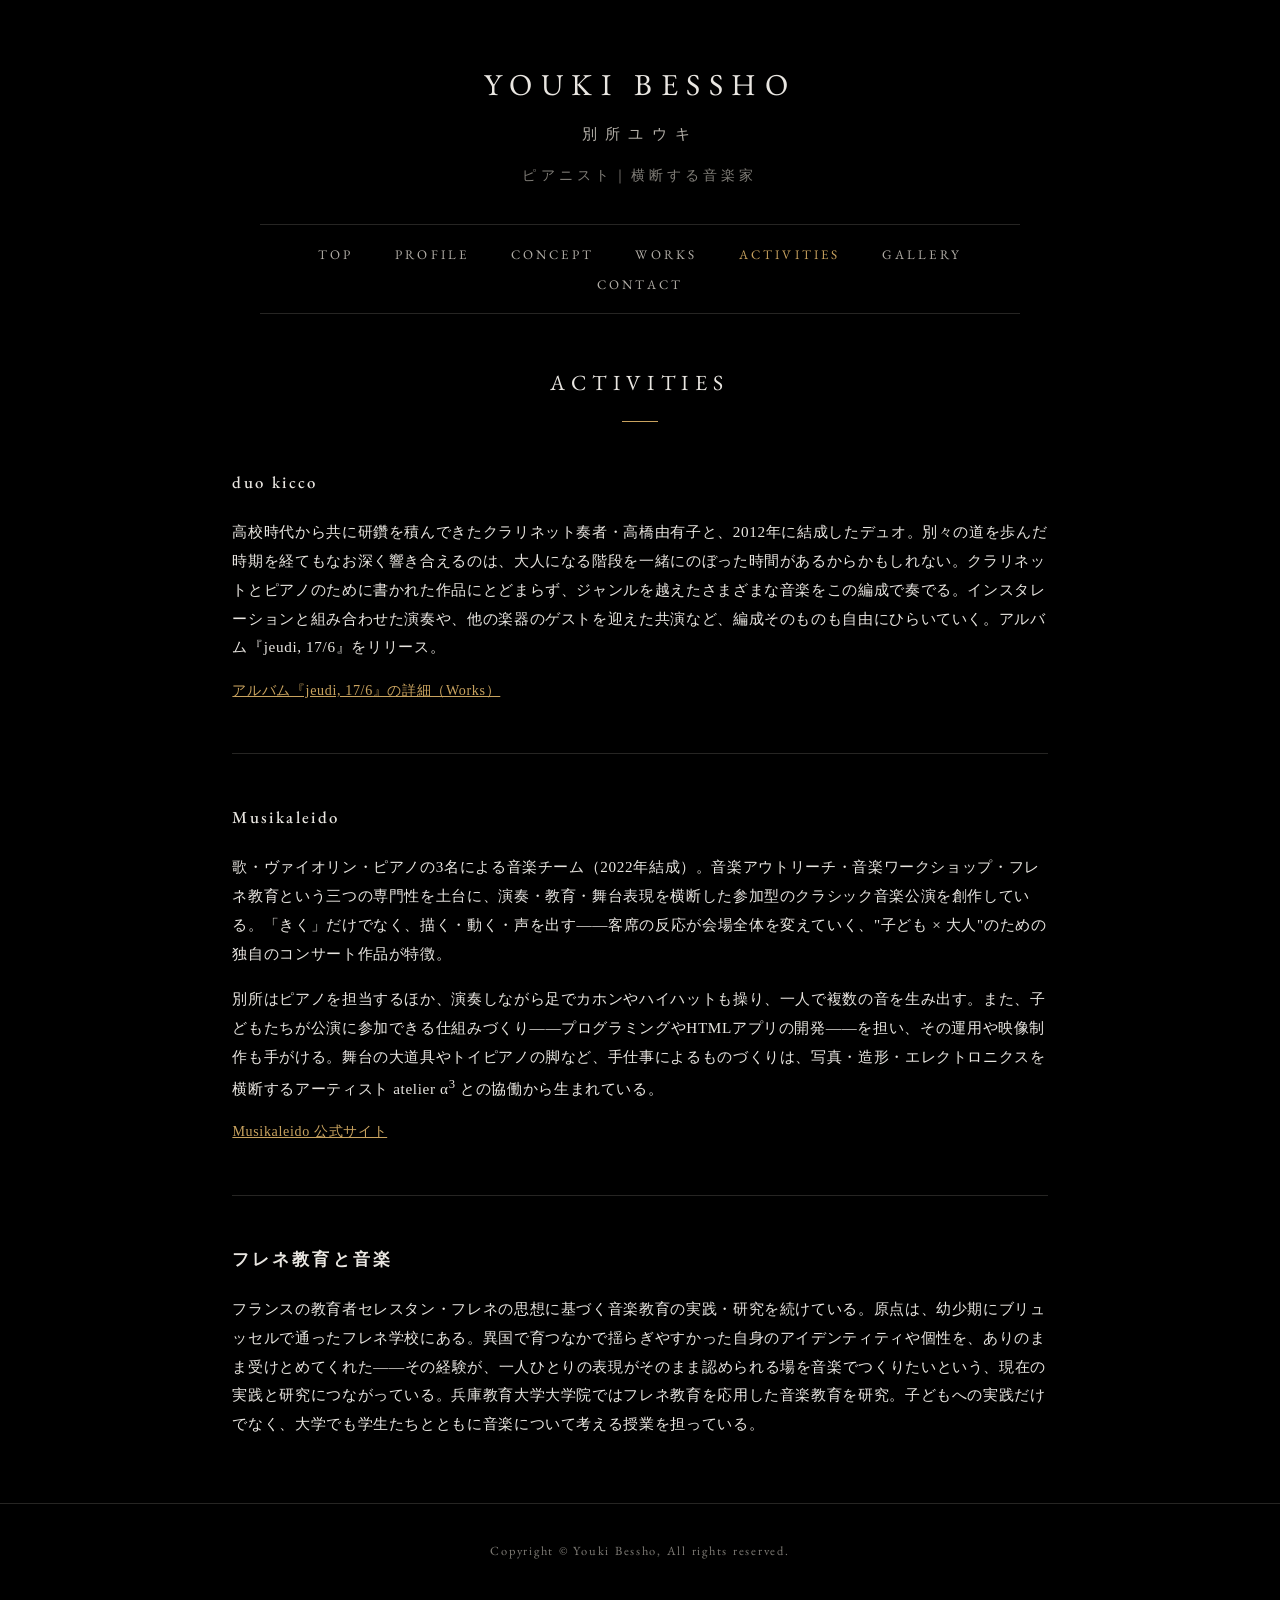
==== activities.html @ 4270ef43 "Profile per Kai's base text: flat career prose (共演も, no 果たす), creative-led present, duo kicco instal" ====
<!DOCTYPE html>
<html lang="ja">
<head>
<meta charset="utf-8">
<meta name="viewport" content="width=device-width, initial-scale=1">
<meta name="description" content="別所ユウキの現在のプロジェクト。duo kicco、参加型クラシック公演Musikaleido、フレネ教育と音楽の実践・研究。">
<title>Activities | Youki Bessho 別所ユウキ</title>
<link rel="stylesheet" href="https://fonts.googleapis.com/css2?family=EB+Garamond:ital,wght@0,400;0,500;0,600;1,400&display=swap">
<link rel="stylesheet" href="css/style.css">
</head>
<body class="dark">

<header class="site-header">
  <h1 class="site-name"><a href="index.html">Youki Bessho</a>
    <span class="site-name-jp">別所ユウキ</span>
  </h1>
  <p class="site-role">ピアニスト｜横断する音楽家</p>
</header>

<nav class="site-nav">
  <ul>
    <li><a href="index.html">Top</a></li>
    <li><a href="profile.html">Profile</a></li>
    <li><a href="concept.html">Concept</a></li>
    <li><a href="works.html">Works</a></li>
    <li><a href="activities.html" aria-current="page">Activities</a></li>
    <li><a href="gallery.html">Gallery</a></li>
    <li><a href="contact.html">Contact</a></li>
  </ul>
</nav>

<main>
  <h1 class="page-title">Activities</h1>

  <section class="activity" id="duo-kicco">
    <h2 class="latin">duo kicco</h2>
    <p>高校時代から共に研鑽を積んできたクラリネット奏者・高橋由有子と、2012年に結成したデュオ。別々の道を歩んだ時期を経てもなお深く響き合えるのは、大人になる階段を一緒にのぼった時間があるからかもしれない。クラリネットとピアノのために書かれた作品にとどまらず、ジャンルを越えたさまざまな音楽をこの編成で奏でる。インスタレーションと組み合わせた演奏や、他の楽器のゲストを迎えた共演など、編成そのものも自由にひらいていく。アルバム『jeudi, 17/6』をリリース。</p>
    <a class="ext" href="works.html">アルバム『jeudi, 17/6』の詳細（Works）</a>
  </section>

  <section class="activity" id="musikaleido">
    <h2 class="latin">Musikaleido</h2>
    <p>歌・ヴァイオリン・ピアノの3名による音楽チーム（2022年結成）。音楽アウトリーチ・音楽ワークショップ・フレネ教育という三つの専門性を土台に、演奏・教育・舞台表現を横断した参加型のクラシック音楽公演を創作している。「きく」だけでなく、描く・動く・声を出す——客席の反応が会場全体を変えていく、"子ども × 大人"のための独自のコンサート作品が特徴。</p>
    <p>別所はピアノを担当するほか、演奏しながら足でカホンやハイハットも操り、一人で複数の音を生み出す。また、子どもたちが公演に参加できる仕組みづくり——プログラミングやHTMLアプリの開発——を担い、その運用や映像制作も手がける。舞台の大道具やトイピアノの脚など、手仕事によるものづくりは、写真・造形・エレクトロニクスを横断するアーティスト atelier α<sup>3</sup> との協働から生まれている。</p>
    <a class="ext" href="https://musikaleido.netlify.app/" target="_blank" rel="noopener">Musikaleido 公式サイト</a>
  </section>

  <section class="activity" id="education">
    <h2>フレネ教育と音楽</h2>
    <p>フランスの教育者セレスタン・フレネの思想に基づく音楽教育の実践・研究を続けている。原点は、幼少期にブリュッセルで通ったフレネ学校にある。異国で育つなかで揺らぎやすかった自身のアイデンティティや個性を、ありのまま受けとめてくれた——その経験が、一人ひとりの表現がそのまま認められる場を音楽でつくりたいという、現在の実践と研究につながっている。兵庫教育大学大学院ではフレネ教育を応用した音楽教育を研究。子どもへの実践だけでなく、大学でも学生たちとともに音楽について考える授業を担っている。</p>
  </section>

</main>

<footer class="site-footer">
  <p>Copyright &copy; Youki Bessho, All rights reserved.</p>
</footer>

</body>
</html>
---- css/style.css ----
/* ==========================================================
   Youki Bessho Official Website
   monochrome / typography-forward / no framework, no build
   ========================================================== */

:root {
  --ink: #1c1c1c;
  --ink-soft: #555;
  --ink-faint: #8a8a8a;
  --paper: #fbfaf8;
  --paper-dim: #f1efeb;
  --line: #ddd9d2;
  --accent: #7a5c2e; /* restrained bronze */
  --serif-latin: "EB Garamond", "Cormorant Garamond", Georgia, serif;
  --serif-jp: "Hiragino Mincho ProN", "Yu Mincho", "YuMincho", "Noto Serif JP", serif;
}

* { margin: 0; padding: 0; box-sizing: border-box; }

/* ---------- dark pages (Top / Concept) ---------- */

body.dark {
  --ink: #e9e6e1;
  --ink-soft: #b3afa8;
  --ink-faint: #7f7c76;
  --paper: #000000;
  --paper-dim: #121212;
  --line: #262523;
  --accent: #c9a35f;
}

html { font-size: 16px; }

body {
  font-family: var(--serif-jp);
  color: var(--ink);
  background: var(--paper);
  line-height: 1.9;
  letter-spacing: 0.04em;
  font-feature-settings: "palt";
}

.latin { font-family: var(--serif-latin); }

/* ---------- header / nav ---------- */

.site-header {
  text-align: center;
  padding: 3.5rem 1rem 0;
}

.site-header .site-name {
  font-family: var(--serif-latin);
  font-weight: 400;
  font-size: 1.9rem;
  letter-spacing: 0.28em;
  text-transform: uppercase;
}

.site-header .site-name a { color: var(--ink); text-decoration: none; }

.site-header .site-name-jp {
  display: block;
  font-family: var(--serif-jp);
  font-size: 0.95rem;
  letter-spacing: 0.55em;
  color: var(--ink-soft);
  margin-top: 0.4rem;
}

.site-header .site-role {
  font-size: 0.85rem;
  letter-spacing: 0.3em;
  color: var(--ink-faint);
  margin-top: 0.9rem;
}

.site-nav {
  margin: 2.2rem auto 0;
  border-top: 1px solid var(--line);
  border-bottom: 1px solid var(--line);
  max-width: 760px;
}

.site-nav ul {
  list-style: none;
  display: flex;
  justify-content: center;
  flex-wrap: wrap;
  gap: 0 2.6rem;
  padding: 0.85rem 1rem;
}

.site-nav a {
  font-family: var(--serif-latin);
  font-size: 0.82rem;
  letter-spacing: 0.24em;
  text-transform: uppercase;
  color: var(--ink-soft);
  text-decoration: none;
}

.site-nav a:hover,
.site-nav a[aria-current="page"] { color: var(--accent); }

/* ---------- layout ---------- */

main {
  max-width: 860px;
  margin: 0 auto;
  padding: 3rem 1.4rem 4rem;
}

.page-title {
  font-family: var(--serif-latin);
  font-weight: 400;
  font-size: 1.35rem;
  letter-spacing: 0.3em;
  text-transform: uppercase;
  text-align: center;
  margin-bottom: 2.8rem;
  color: var(--ink);
}

.page-title::after {
  content: "";
  display: block;
  width: 2.2rem;
  height: 1px;
  background: var(--accent);
  margin: 1.1rem auto 0;
}

section + section { margin-top: 4rem; }

h2 {
  font-weight: 600;
  font-size: 1.05rem;
  letter-spacing: 0.18em;
  margin-bottom: 1.2rem;
  color: var(--ink);
}

h2.latin { font-weight: 500; letter-spacing: 0.14em; }

p + p { margin-top: 1.1em; }

a { color: var(--accent); }

.note { font-size: 0.85rem; color: var(--ink-faint); }

/* ---------- home ---------- */

.hero { margin: 0 auto; max-width: 1100px; padding: 2.6rem 0 0; }

.hero img { width: 100%; display: block; }

.hero-caption {
  font-family: var(--serif-latin);
  text-align: right;
  font-size: 0.8rem;
  letter-spacing: 0.2em;
  color: var(--ink-faint);
  padding: 0.6rem 1rem 0;
}

/* ---------- dark hero (Top v2) ---------- */

.hero-dark {
  position: relative;
  min-height: 92vh;
  display: grid;
  grid-template-columns: 1fr 1fr;
  align-items: center;
  max-width: 1280px;
  margin: 0 auto;
  padding: 3rem 2rem 2rem;
  gap: 2rem;
}

.hero-dark .hero-portrait {
  order: 2;
  justify-self: end;
  width: 100%;
  max-width: 520px;
  position: relative;
}

.hero-dark .hero-portrait img {
  width: 100%;
  display: block;
}

/* 表情を和らげる右側のシャドウ（CSSオーバーレイ・元画像非破壊。強さは0.55、範囲は52%で調整可） */
.hero-dark .hero-portrait::after {
  content: "";
  position: absolute;
  inset: 0;
  background: linear-gradient(to left, rgba(0,0,0,0.55) 0%, rgba(0,0,0,0) 52%);
  pointer-events: none;
}

.hero-dark .hero-text { order: 1; }

.hero-dark .hero-name-latin {
  font-family: var(--serif-latin);
  font-size: clamp(2.4rem, 5vw, 4.2rem);
  font-weight: 400;
  letter-spacing: 0.18em;
  line-height: 1.15;
  text-transform: uppercase;
  color: var(--ink);
}

.hero-dark .hero-name-jp {
  font-size: 1rem;
  letter-spacing: 0.6em;
  color: var(--ink-soft);
  margin-top: 1rem;
}

.hero-dark .hero-role {
  font-size: 0.85rem;
  letter-spacing: 0.3em;
  color: var(--ink-faint);
  margin-top: 0.6rem;
}

.hero-dark .hero-statement {
  margin-top: 3rem;
  font-size: 1.25rem;
  line-height: 2.1;
  letter-spacing: 0.08em;
  color: var(--ink);
}

.hero-dark .hero-statement-en {
  font-family: var(--serif-latin);
  font-style: italic;
  font-size: 0.95rem;
  letter-spacing: 0.06em;
  color: var(--ink-faint);
  margin-top: 1.2rem;
}

/* ---------- tour-style news ---------- */

.tour { max-width: 760px; margin: 0 auto; padding: 4rem 1.4rem 5rem; }

.tour h2 {
  font-family: var(--serif-latin);
  font-weight: 400;
  font-size: 0.9rem;
  letter-spacing: 0.34em;
  text-transform: uppercase;
  color: var(--ink-faint);
  margin-bottom: 2rem;
  text-align: center;
}

.tour-item {
  display: flex;
  align-items: baseline;
  gap: 2rem;
  padding: 1.1rem 0.2rem;
  border-bottom: 1px solid var(--line);
}

.tour-item:first-of-type { border-top: 1px solid var(--line); }

.tour-date {
  font-family: var(--serif-latin);
  font-size: 1.05rem;
  letter-spacing: 0.12em;
  white-space: nowrap;
  color: var(--ink);
}

.tour-place {
  font-family: var(--serif-latin);
  font-size: 0.85rem;
  letter-spacing: 0.22em;
  text-transform: uppercase;
  white-space: nowrap;
  color: var(--accent);
}

.tour-title {
  font-size: 0.9rem;
  color: var(--ink-soft);
  overflow: hidden;
  text-overflow: ellipsis;
  white-space: nowrap;
}

/* ---------- collapsible tracklists ---------- */

details.tracks { margin-top: 1.3rem; }

details.tracks summary {
  cursor: pointer;
  list-style: none;
  font-family: var(--serif-latin);
  font-size: 0.8rem;
  letter-spacing: 0.22em;
  text-transform: uppercase;
  color: var(--accent);
}

details.tracks summary::-webkit-details-marker { display: none; }

details.tracks summary::after { content: " +"; }

details.tracks[open] summary::after { content: " −"; }

@media (max-width: 760px) {
  .hero-dark {
    grid-template-columns: 1fr;
    min-height: auto;
    padding: 2.2rem 1.4rem;
    gap: 2.4rem;
  }
  .hero-dark .hero-portrait { order: 1; justify-self: center; max-width: 420px; }
  .hero-dark .hero-text { order: 2; }
  .tour-item { flex-wrap: wrap; gap: 0.4rem 1.2rem; }
  .tour-title { white-space: normal; }
}

.pillars {
  display: grid;
  grid-template-columns: repeat(3, 1fr);
  gap: 1px;
  background: var(--line);
  border: 1px solid var(--line);
  margin-top: 3.5rem;
}

.pillar {
  background: var(--paper);
  padding: 2.2rem 1.6rem;
  text-decoration: none;
  color: var(--ink);
  transition: background 0.25s;
}

.pillar:hover { background: var(--paper-dim); }

.pillar .pillar-en {
  font-family: var(--serif-latin);
  font-size: 0.78rem;
  letter-spacing: 0.26em;
  text-transform: uppercase;
  color: var(--accent);
}

.pillar h3 {
  font-size: 1.1rem;
  font-weight: 600;
  letter-spacing: 0.14em;
  margin: 0.5rem 0 0.7rem;
}

.pillar p { font-size: 0.88rem; color: var(--ink-soft); line-height: 1.8; }

.news { margin-top: 3.5rem; }

.news dl { border-top: 1px solid var(--line); }

.news .news-item {
  display: flex;
  gap: 1.6rem;
  padding: 1rem 0.2rem;
  border-bottom: 1px solid var(--line);
}

.news dt {
  font-family: var(--serif-latin);
  font-size: 0.85rem;
  color: var(--ink-faint);
  white-space: nowrap;
  padding-top: 0.15rem;
}

.news dd { font-size: 0.95rem; }

/* ---------- profile ---------- */

.profile-lang + .profile-lang {
  margin-top: 3.2rem;
  padding-top: 3.2rem;
  border-top: 1px solid var(--line);
}

/* ---------- concept ---------- */

.concept {
  max-width: 680px;
  margin: 0 auto;
}

.concept .lead {
  font-size: 1.3rem;
  line-height: 1.85;
  letter-spacing: 0.06em;
  color: var(--ink);
  margin-bottom: 1.8rem;
}

.concept .lead.latin { font-style: italic; }

.concept-shop {
  margin-top: 1.6rem;
  font-size: 0.9rem;
  color: var(--ink-faint);
}

.profile-lang p { text-align: justify; }

.profile-lang .latin p { line-height: 1.75; }

/* ---------- works ---------- */

.album {
  display: grid;
  grid-template-columns: 260px 1fr;
  gap: 2.2rem;
  align-items: start;
}

.album + .album {
  margin-top: 3.6rem;
  padding-top: 3.6rem;
  border-top: 1px solid var(--line);
}

.album img { width: 100%; border: 1px solid var(--line); }

.album h2 { margin-bottom: 0.4rem; }

.album .album-sub { font-size: 0.85rem; color: var(--ink-faint); margin-bottom: 1rem; }

.album p { font-size: 0.93rem; }

.tracklist { list-style: none; margin-top: 1.3rem; font-size: 0.9rem; }

.tracklist li {
  padding: 0.35rem 0;
  border-bottom: 1px dotted var(--line);
  display: flex;
  justify-content: space-between;
  gap: 1rem;
}

.tracklist .listen {
  font-family: var(--serif-latin);
  font-size: 0.78rem;
  letter-spacing: 0.12em;
  white-space: nowrap;
}

.purchase {
  margin-top: 3.6rem;
  padding: 1.6rem 1.8rem;
  background: var(--paper-dim);
  font-size: 0.9rem;
}

/* ---------- activities ---------- */

.activity + .activity {
  margin-top: 3rem;
  padding-top: 3rem;
  border-top: 1px solid var(--line);
}

.activity p { font-size: 0.95rem; }

.activity .ext {
  display: inline-block;
  margin-top: 0.9rem;
  font-size: 0.88rem;
}

/* ---------- gallery ---------- */

.photo-grid {
  display: grid;
  grid-template-columns: repeat(3, 1fr);
  gap: 0.6rem;
}

.photo-grid img {
  width: 100%;
  aspect-ratio: 3 / 2;
  object-fit: cover;
  display: block;
  filter: grayscale(12%);
}

.photo-duo {
  display: grid;
  grid-template-columns: repeat(2, 1fr);
  gap: 0.6rem;
  max-width: 680px;
}

.photo-duo img {
  width: 100%;
  aspect-ratio: 4 / 5;
  object-fit: cover;
  display: block;
}

.gallery-section + .gallery-section {
  margin-top: 3.5rem;
  padding-top: 3.5rem;
  border-top: 1px solid var(--line);
}

/* ---------- contact ---------- */

.contact-block {
  max-width: 620px;
  margin: 0 auto;
  text-align: center;
}

.contact-form {
  max-width: 480px;
  margin: 2.6rem auto 0;
  text-align: left;
}

.contact-form label {
  display: block;
  font-family: var(--serif-latin);
  font-size: 0.78rem;
  letter-spacing: 0.2em;
  text-transform: uppercase;
  color: var(--ink-faint);
  margin: 1.5rem 0 0.5rem;
}

.contact-form label:first-child { margin-top: 0; }

.contact-form input,
.contact-form textarea {
  width: 100%;
  font-family: var(--serif-jp);
  font-size: 0.95rem;
  color: var(--ink);
  background: var(--paper);
  border: none;
  border-bottom: 1px solid var(--line);
  padding: 0.5rem 0.1rem;
}

.contact-form input:focus,
.contact-form textarea:focus {
  outline: none;
  border-bottom-color: var(--accent);
}

.contact-form textarea { resize: vertical; min-height: 8rem; }

.contact-form button {
  margin-top: 2.2rem;
  font-family: var(--serif-latin);
  font-size: 0.85rem;
  letter-spacing: 0.24em;
  text-transform: uppercase;
  color: var(--ink);
  background: transparent;
  border: 1px solid var(--ink-faint);
  padding: 0.8rem 2rem;
  cursor: pointer;
  transition: border-color 0.2s, color 0.2s;
}

.contact-form button:hover { border-color: var(--accent); color: var(--accent); }

.contact-note {
  text-align: center;
  font-size: 0.85rem;
  color: var(--ink-faint);
  margin-top: 1.4rem;
}

/* ---------- footer ---------- */

.site-footer {
  border-top: 1px solid var(--line);
  text-align: center;
  padding: 2.2rem 1rem 2.6rem;
  font-family: var(--serif-latin);
  font-size: 0.78rem;
  letter-spacing: 0.14em;
  color: var(--ink-faint);
}

.site-footer a { color: var(--ink-faint); }

/* ---------- responsive ---------- */

@media (max-width: 720px) {
  .pillars { grid-template-columns: 1fr; }
  .album { grid-template-columns: 1fr; }
  .album img { max-width: 300px; }
  .photo-grid { grid-template-columns: repeat(2, 1fr); }
  .site-nav ul { gap: 0 1.6rem; }
  main { padding: 2.4rem 1.2rem 3rem; }
}
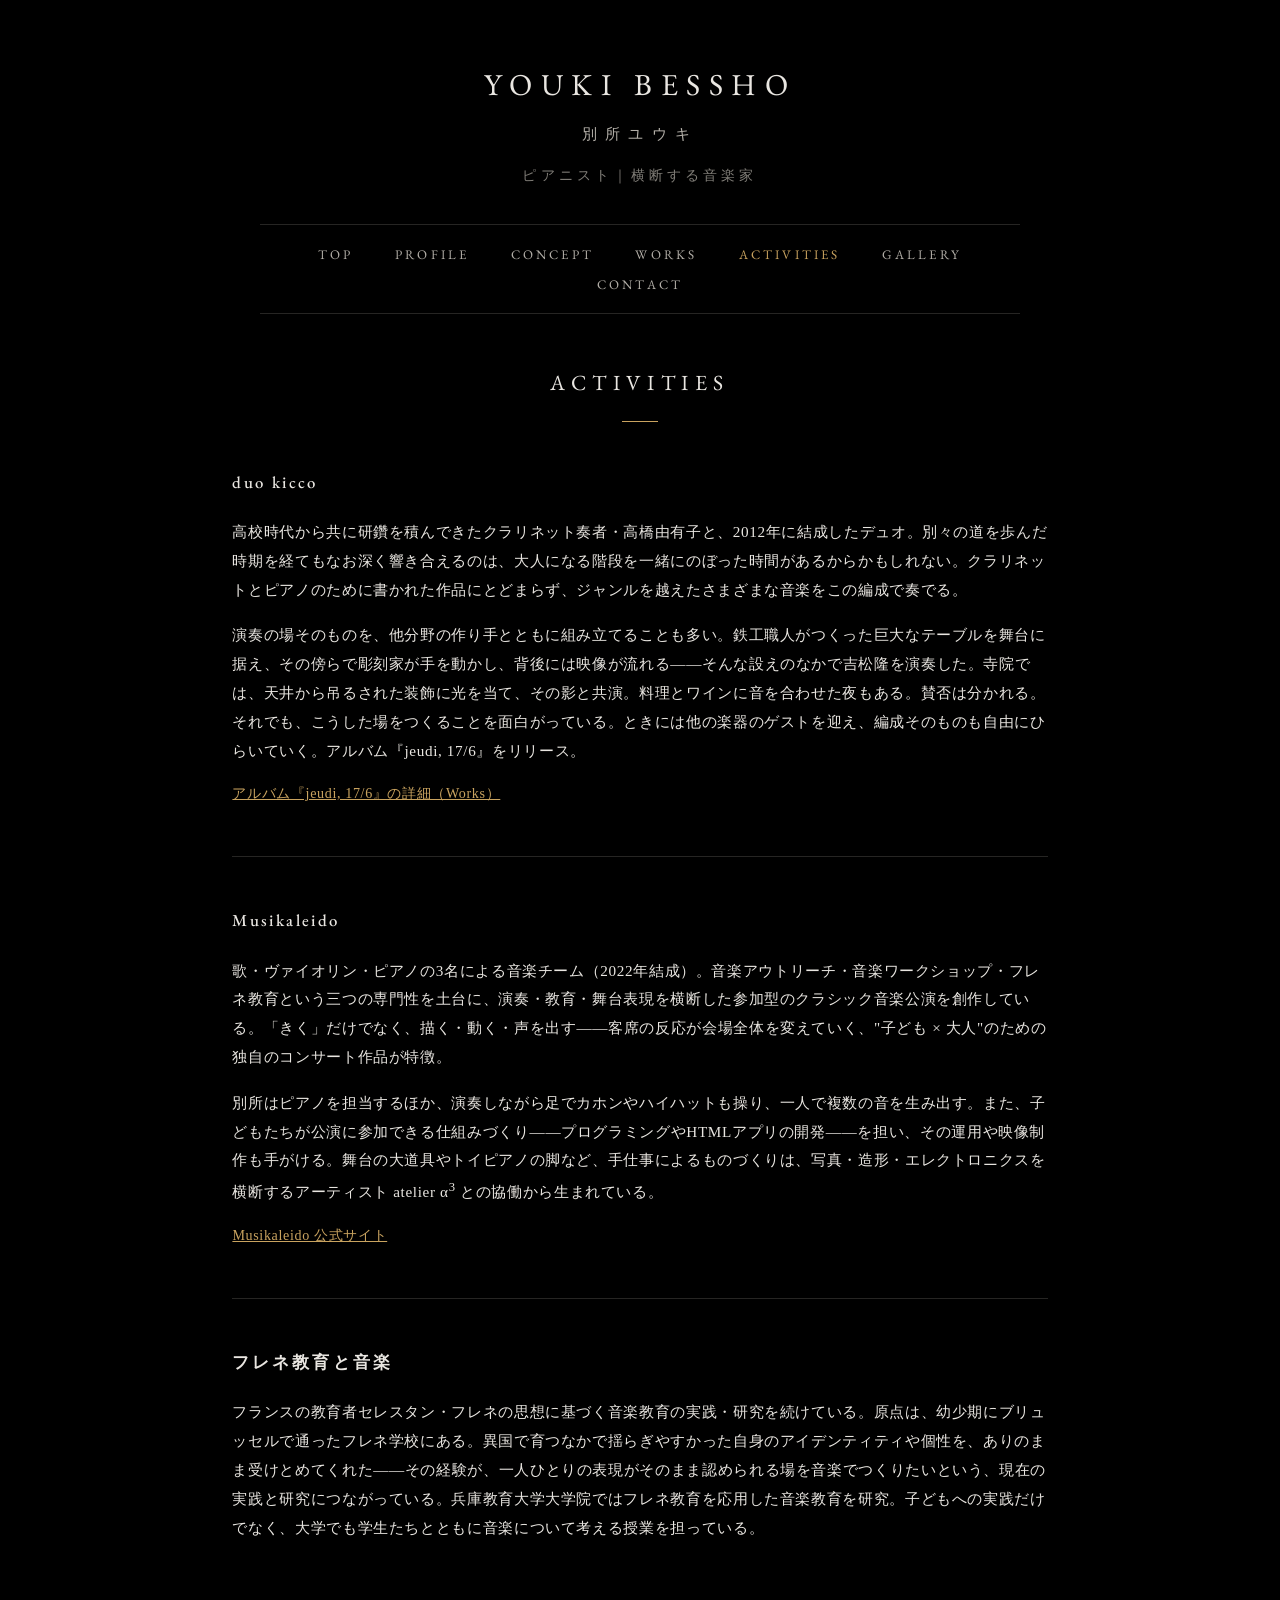
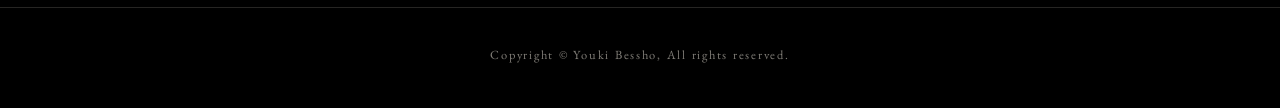
==== commit 4f1da403: "Drop reformer framing (つくり直す) for personal process; carry differentiation via concrete duo kicco col" ====
--- a/activities.html
+++ b/activities.html
@@ -34,7 +34,8 @@
 
   <section class="activity" id="duo-kicco">
     <h2 class="latin">duo kicco</h2>
-    <p>高校時代から共に研鑽を積んできたクラリネット奏者・高橋由有子と、2012年に結成したデュオ。別々の道を歩んだ時期を経てもなお深く響き合えるのは、大人になる階段を一緒にのぼった時間があるからかもしれない。クラリネットとピアノのために書かれた作品にとどまらず、ジャンルを越えたさまざまな音楽をこの編成で奏でる。インスタレーションと組み合わせた演奏や、他の楽器のゲストを迎えた共演など、編成そのものも自由にひらいていく。アルバム『jeudi, 17/6』をリリース。</p>
+    <p>高校時代から共に研鑽を積んできたクラリネット奏者・高橋由有子と、2012年に結成したデュオ。別々の道を歩んだ時期を経てもなお深く響き合えるのは、大人になる階段を一緒にのぼった時間があるからかもしれない。クラリネットとピアノのために書かれた作品にとどまらず、ジャンルを越えたさまざまな音楽をこの編成で奏でる。</p>
+    <p>演奏の場そのものを、他分野の作り手とともに組み立てることも多い。鉄工職人がつくった巨大なテーブルを舞台に据え、その傍らで彫刻家が手を動かし、背後には映像が流れる——そんな設えのなかで吉松隆を演奏した。寺院では、天井から吊るされた装飾に光を当て、その影と共演。料理とワインに音を合わせた夜もある。賛否は分かれる。それでも、こうした場をつくることを面白がっている。ときには他の楽器のゲストを迎え、編成そのものも自由にひらいていく。アルバム『jeudi, 17/6』をリリース。</p>
     <a class="ext" href="works.html">アルバム『jeudi, 17/6』の詳細（Works）</a>
   </section>
 
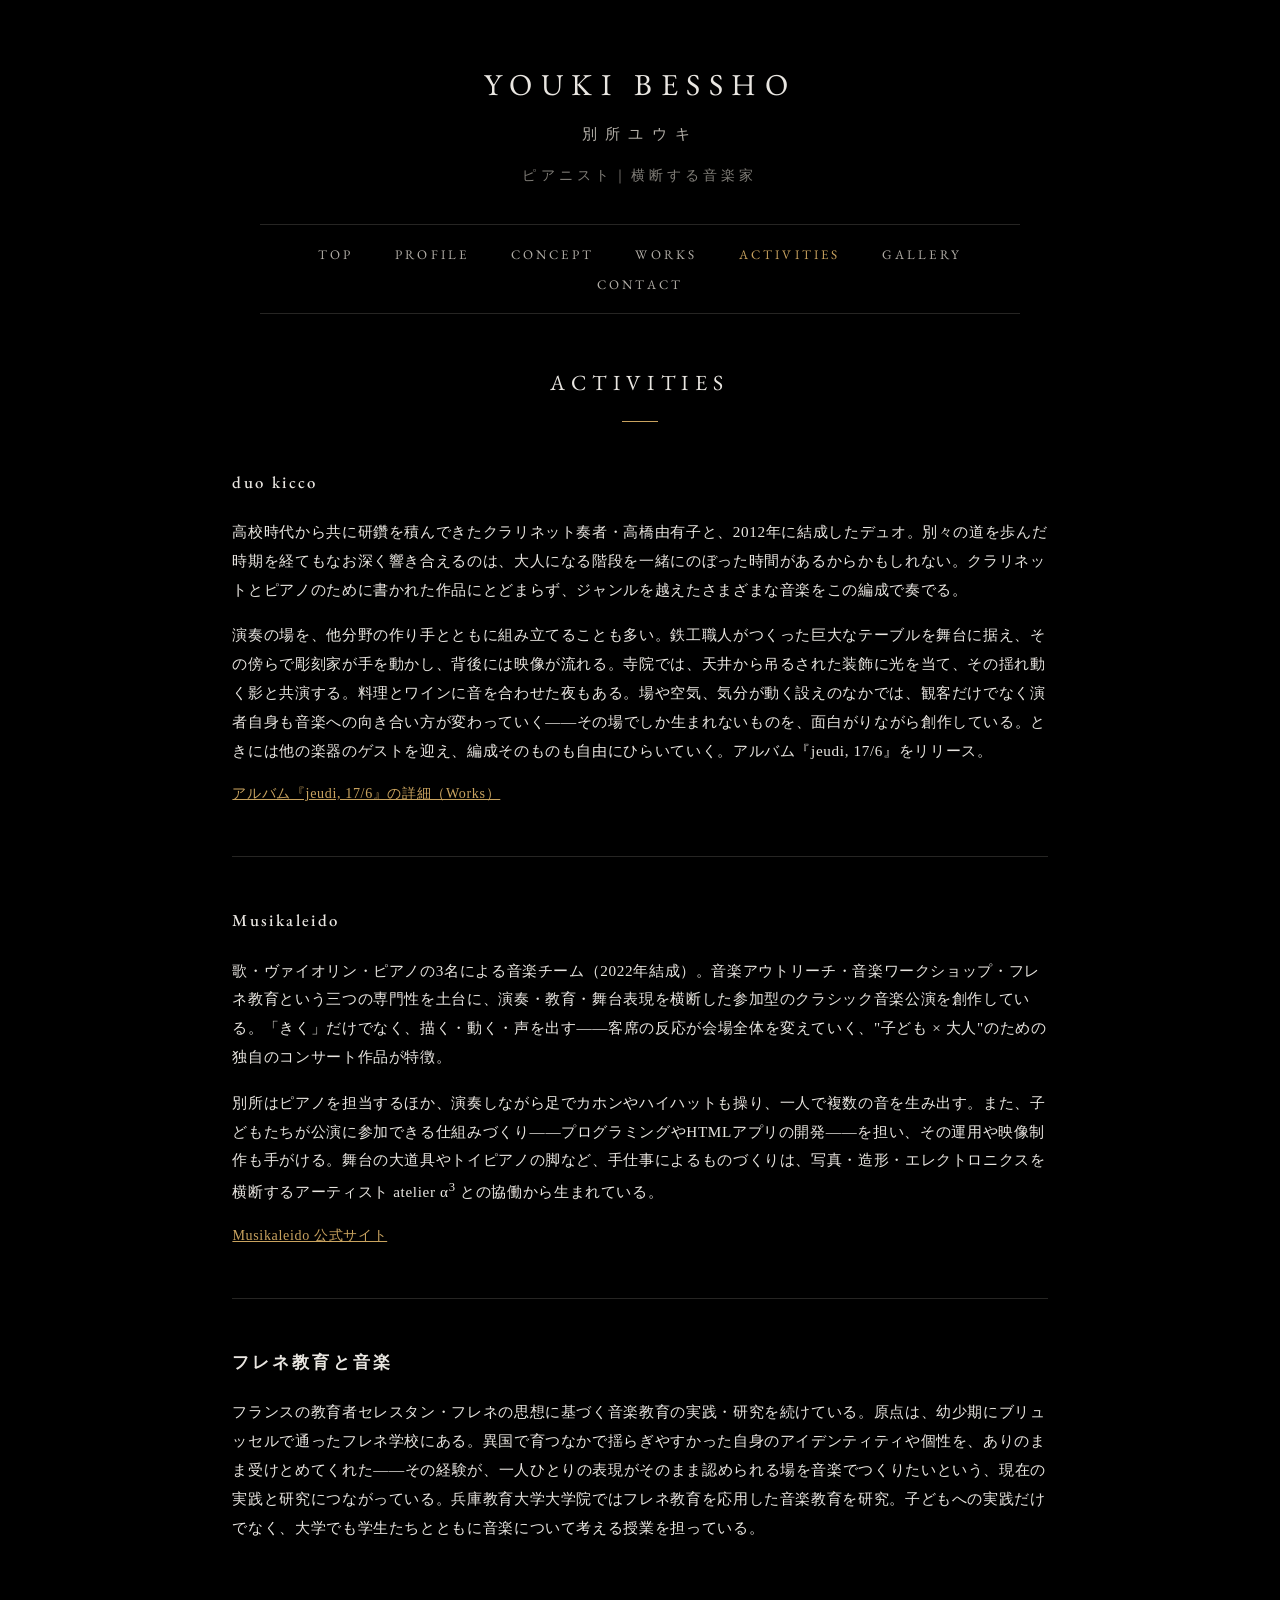
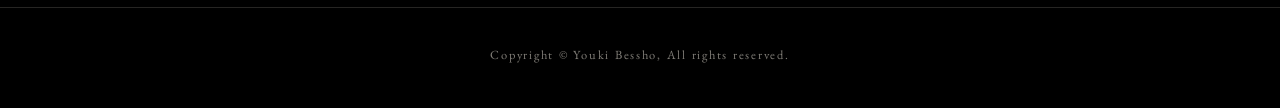
==== commit 922395ed: "duo kicco: shift from personal verdict (賛否は分かれる) to how the setting changes performer/audience relat" ====
--- a/activities.html
+++ b/activities.html
@@ -35,7 +35,7 @@
   <section class="activity" id="duo-kicco">
     <h2 class="latin">duo kicco</h2>
     <p>高校時代から共に研鑽を積んできたクラリネット奏者・高橋由有子と、2012年に結成したデュオ。別々の道を歩んだ時期を経てもなお深く響き合えるのは、大人になる階段を一緒にのぼった時間があるからかもしれない。クラリネットとピアノのために書かれた作品にとどまらず、ジャンルを越えたさまざまな音楽をこの編成で奏でる。</p>
-    <p>演奏の場そのものを、他分野の作り手とともに組み立てることも多い。鉄工職人がつくった巨大なテーブルを舞台に据え、その傍らで彫刻家が手を動かし、背後には映像が流れる——そんな設えのなかで吉松隆を演奏した。寺院では、天井から吊るされた装飾に光を当て、その影と共演。料理とワインに音を合わせた夜もある。賛否は分かれる。それでも、こうした場をつくることを面白がっている。ときには他の楽器のゲストを迎え、編成そのものも自由にひらいていく。アルバム『jeudi, 17/6』をリリース。</p>
+    <p>演奏の場を、他分野の作り手とともに組み立てることも多い。鉄工職人がつくった巨大なテーブルを舞台に据え、その傍らで彫刻家が手を動かし、背後には映像が流れる。寺院では、天井から吊るされた装飾に光を当て、その揺れ動く影と共演する。料理とワインに音を合わせた夜もある。場や空気、気分が動く設えのなかでは、観客だけでなく演者自身も音楽への向き合い方が変わっていく——その場でしか生まれないものを、面白がりながら創作している。ときには他の楽器のゲストを迎え、編成そのものも自由にひらいていく。アルバム『jeudi, 17/6』をリリース。</p>
     <a class="ext" href="works.html">アルバム『jeudi, 17/6』の詳細（Works）</a>
   </section>
 
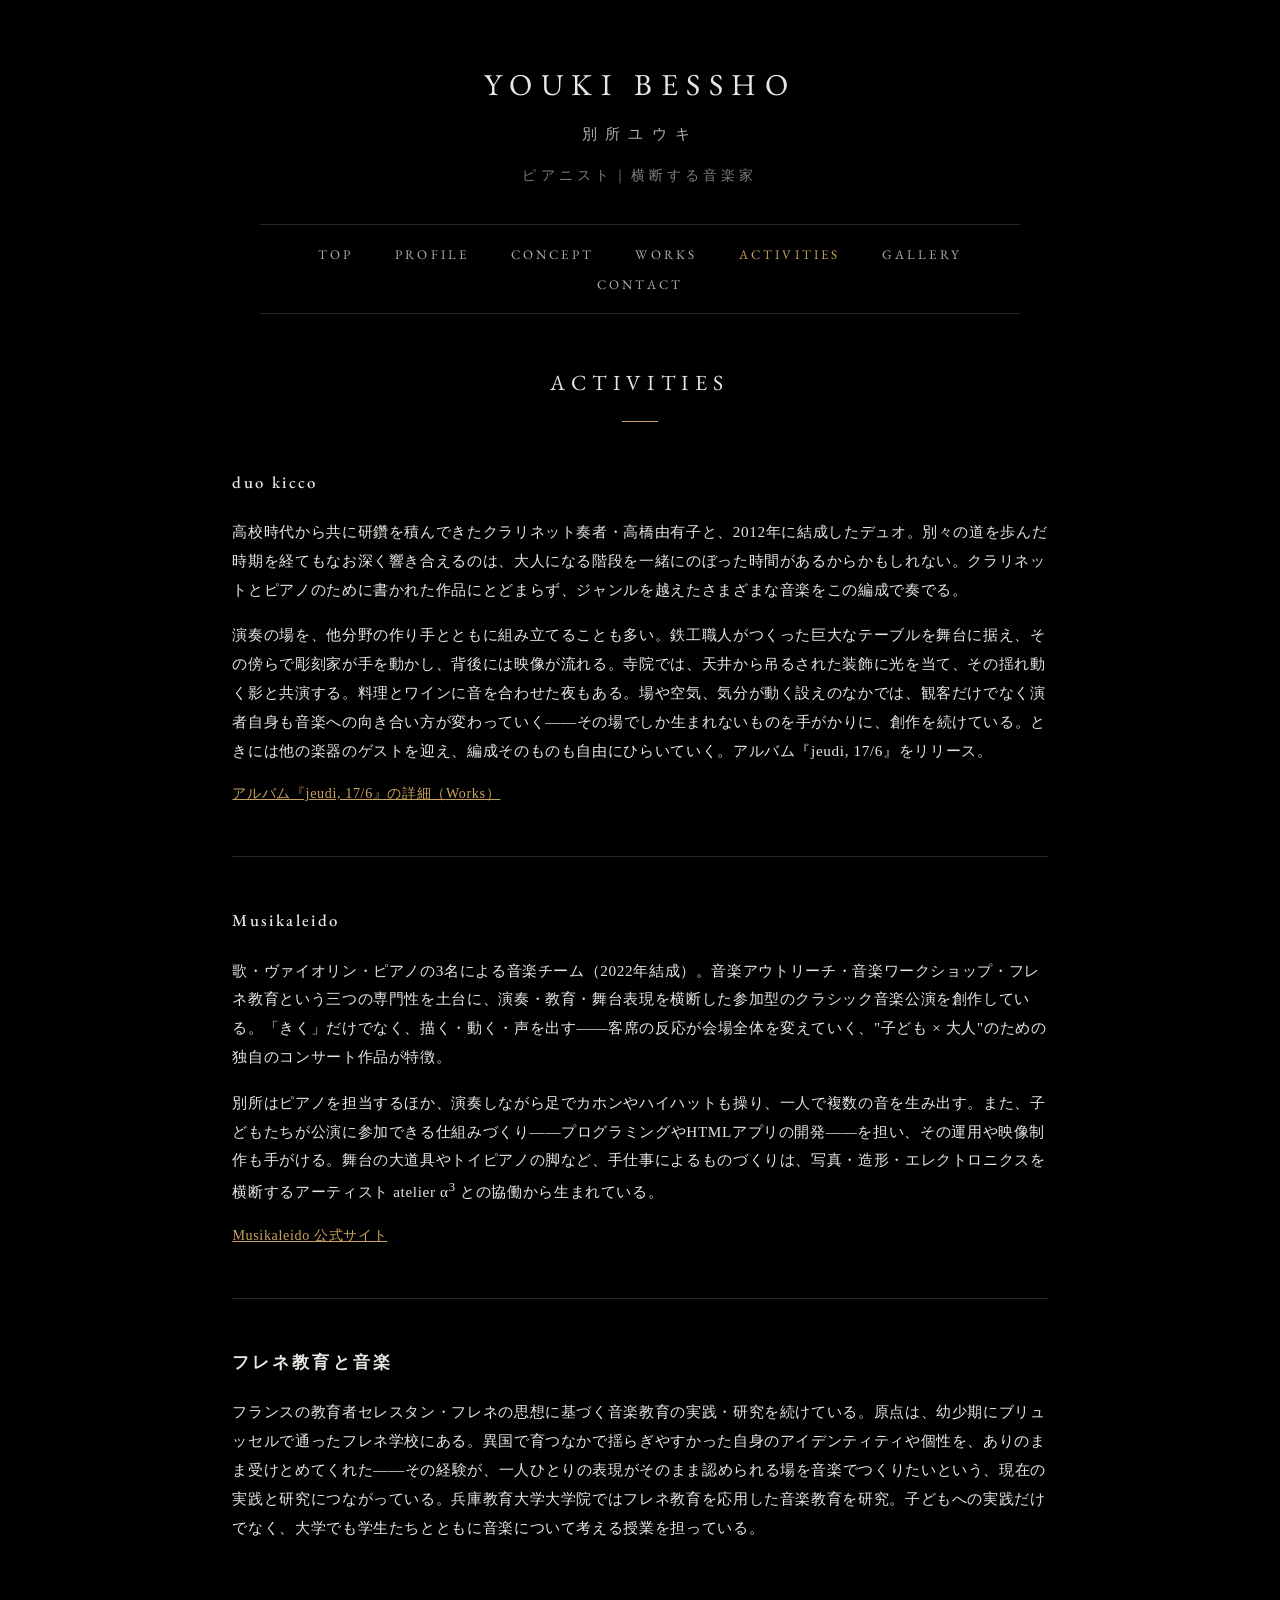
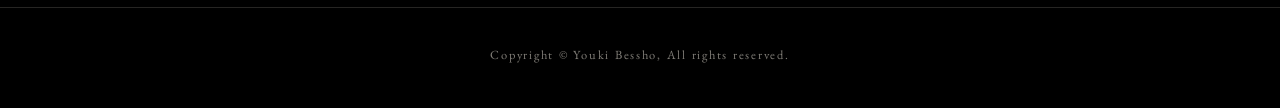
==== commit f87fb4f6: "duo kicco closing: 面白がりながら -> 手がかりに (less colloquial, more grounded); sync EN/FR Co-Authored-By: Cla" ====
--- a/activities.html
+++ b/activities.html
@@ -35,7 +35,7 @@
   <section class="activity" id="duo-kicco">
     <h2 class="latin">duo kicco</h2>
     <p>高校時代から共に研鑽を積んできたクラリネット奏者・高橋由有子と、2012年に結成したデュオ。別々の道を歩んだ時期を経てもなお深く響き合えるのは、大人になる階段を一緒にのぼった時間があるからかもしれない。クラリネットとピアノのために書かれた作品にとどまらず、ジャンルを越えたさまざまな音楽をこの編成で奏でる。</p>
-    <p>演奏の場を、他分野の作り手とともに組み立てることも多い。鉄工職人がつくった巨大なテーブルを舞台に据え、その傍らで彫刻家が手を動かし、背後には映像が流れる。寺院では、天井から吊るされた装飾に光を当て、その揺れ動く影と共演する。料理とワインに音を合わせた夜もある。場や空気、気分が動く設えのなかでは、観客だけでなく演者自身も音楽への向き合い方が変わっていく——その場でしか生まれないものを、面白がりながら創作している。ときには他の楽器のゲストを迎え、編成そのものも自由にひらいていく。アルバム『jeudi, 17/6』をリリース。</p>
+    <p>演奏の場を、他分野の作り手とともに組み立てることも多い。鉄工職人がつくった巨大なテーブルを舞台に据え、その傍らで彫刻家が手を動かし、背後には映像が流れる。寺院では、天井から吊るされた装飾に光を当て、その揺れ動く影と共演する。料理とワインに音を合わせた夜もある。場や空気、気分が動く設えのなかでは、観客だけでなく演者自身も音楽への向き合い方が変わっていく——その場でしか生まれないものを手がかりに、創作を続けている。ときには他の楽器のゲストを迎え、編成そのものも自由にひらいていく。アルバム『jeudi, 17/6』をリリース。</p>
     <a class="ext" href="works.html">アルバム『jeudi, 17/6』の詳細（Works）</a>
   </section>
 
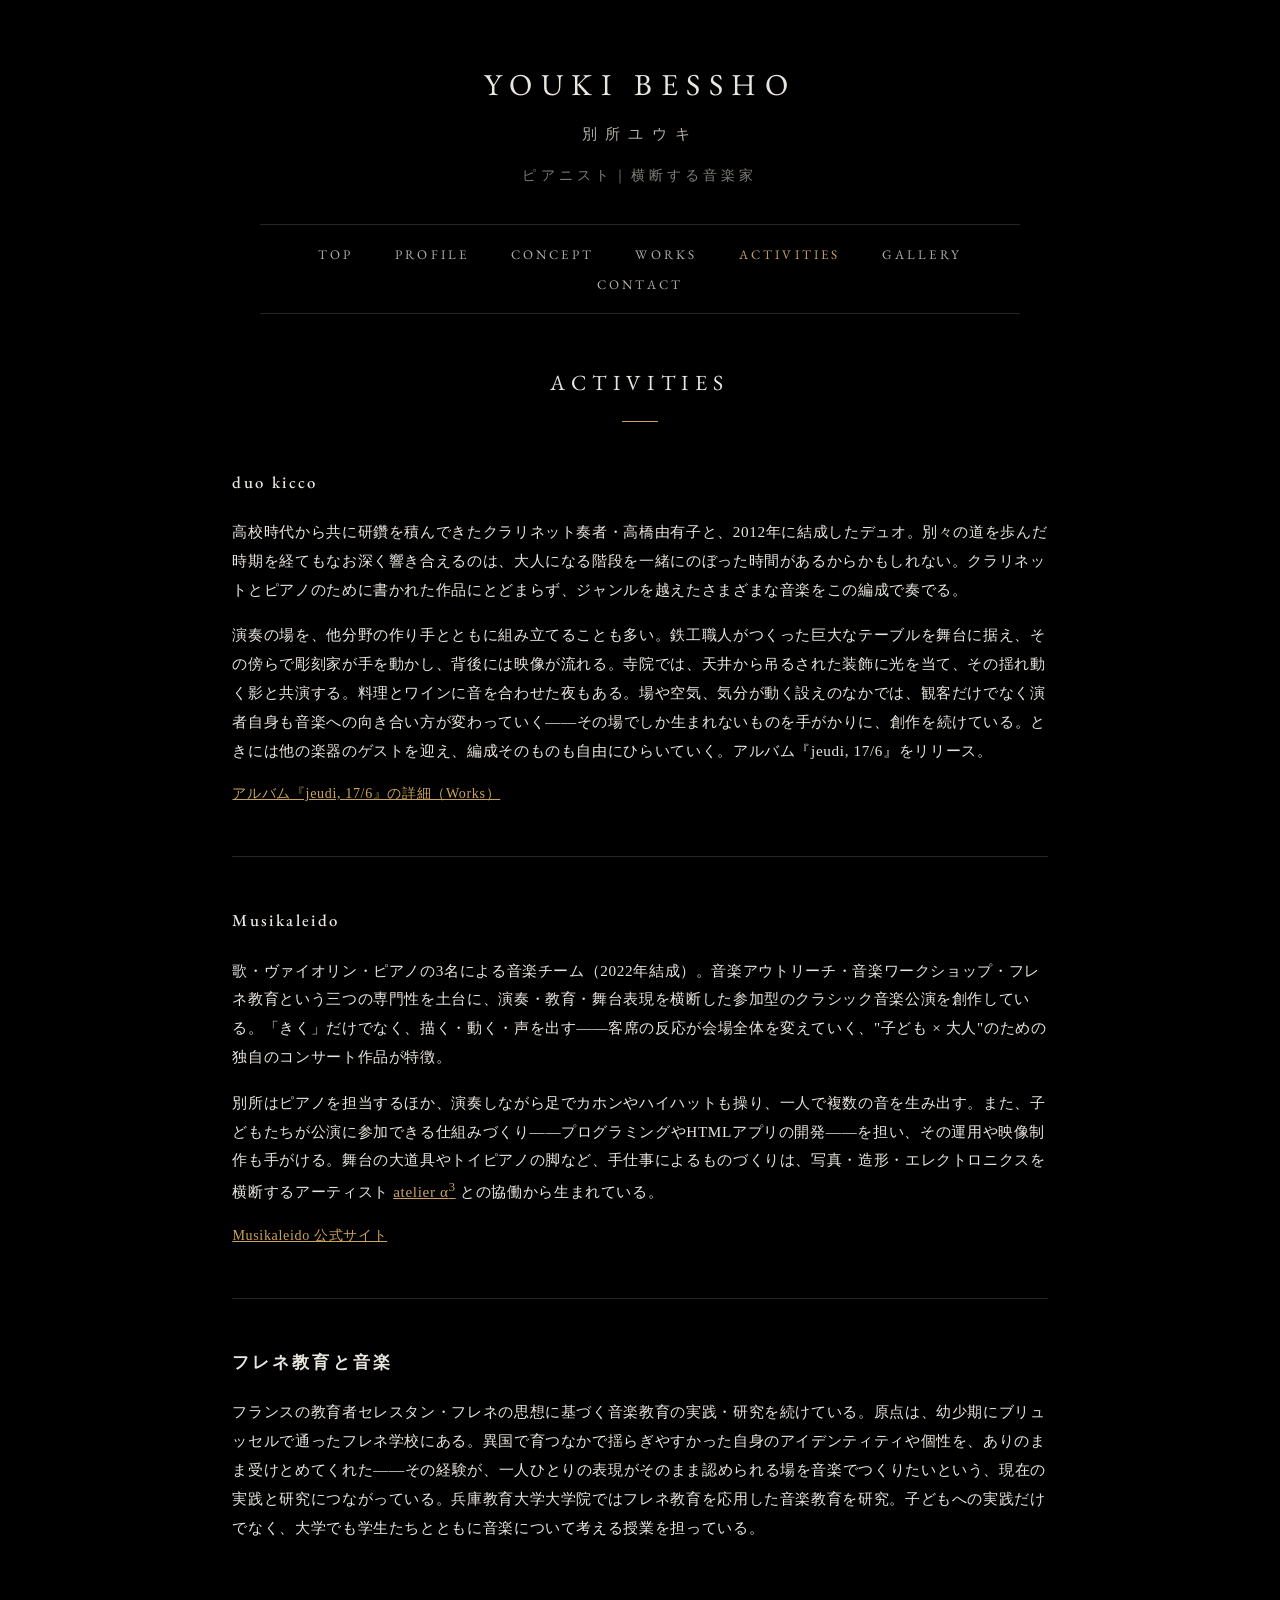
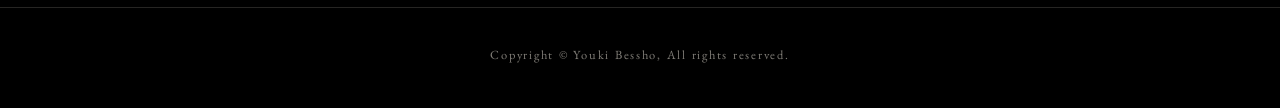
==== commit 7d3e16e7: "atelier α³への外部リンクを追加 Concept（日英仏）・Activities・Galleryのatelier α³言及箇所に https://atelier-a3.jp/ へのリンクを追加" ====
--- a/activities.html
+++ b/activities.html
@@ -5,8 +5,21 @@
 <meta name="viewport" content="width=device-width, initial-scale=1">
 <meta name="description" content="別所ユウキの現在のプロジェクト。duo kicco、参加型クラシック公演Musikaleido、フレネ教育と音楽の実践・研究。">
 <title>Activities | Youki Bessho 別所ユウキ</title>
+<link rel="icon" type="image/png" sizes="32x32" href="img/favicon-32.png">
+<link rel="icon" type="image/png" sizes="512x512" href="img/favicon-512.png">
+<link rel="apple-touch-icon" href="img/apple-touch-icon.png">
+<meta property="og:type" content="website">
+<meta property="og:site_name" content="Youki Bessho 別所ユウキ">
+<meta property="og:locale" content="ja_JP">
+<meta property="og:url" content="https://youkibessho.github.io/activities.html">
+<meta property="og:title" content="Activities | Youki Bessho 別所ユウキ">
+<meta property="og:description" content="別所ユウキの現在のプロジェクト。duo kicco、参加型クラシック公演Musikaleido、フレネ教育と音楽の実践・研究。">
+<meta property="og:image" content="https://youkibessho.github.io/img/ogp.jpg">
+<meta name="twitter:card" content="summary_large_image">
 <link rel="stylesheet" href="https://fonts.googleapis.com/css2?family=EB+Garamond:ital,wght@0,400;0,500;0,600;1,400&display=swap">
 <link rel="stylesheet" href="css/style.css">
+<script data-goatcounter="https://youkibessho.goatcounter.com/count"
+        async src="//gc.zgo.at/count.js"></script>
 </head>
 <body class="dark">
 
@@ -42,7 +55,7 @@
   <section class="activity" id="musikaleido">
     <h2 class="latin">Musikaleido</h2>
     <p>歌・ヴァイオリン・ピアノの3名による音楽チーム（2022年結成）。音楽アウトリーチ・音楽ワークショップ・フレネ教育という三つの専門性を土台に、演奏・教育・舞台表現を横断した参加型のクラシック音楽公演を創作している。「きく」だけでなく、描く・動く・声を出す——客席の反応が会場全体を変えていく、"子ども × 大人"のための独自のコンサート作品が特徴。</p>
-    <p>別所はピアノを担当するほか、演奏しながら足でカホンやハイハットも操り、一人で複数の音を生み出す。また、子どもたちが公演に参加できる仕組みづくり——プログラミングやHTMLアプリの開発——を担い、その運用や映像制作も手がける。舞台の大道具やトイピアノの脚など、手仕事によるものづくりは、写真・造形・エレクトロニクスを横断するアーティスト atelier α<sup>3</sup> との協働から生まれている。</p>
+    <p>別所はピアノを担当するほか、演奏しながら足でカホンやハイハットも操り、一人で複数の音を生み出す。また、子どもたちが公演に参加できる仕組みづくり——プログラミングやHTMLアプリの開発——を担い、その運用や映像制作も手がける。舞台の大道具やトイピアノの脚など、手仕事によるものづくりは、写真・造形・エレクトロニクスを横断するアーティスト <a href="https://atelier-a3.jp/" target="_blank" rel="noopener">atelier α<sup>3</sup></a> との協働から生まれている。</p>
     <a class="ext" href="https://musikaleido.netlify.app/" target="_blank" rel="noopener">Musikaleido 公式サイト</a>
   </section>
 
--- a/css/style.css
+++ b/css/style.css
@@ -224,6 +224,15 @@
   letter-spacing: 0.3em;
   color: var(--ink-faint);
   margin-top: 0.6rem;
+}
+
+.hero-dark .hero-role-en {
+  font-family: var(--serif-latin);
+  font-style: italic;
+  font-size: 0.78rem;
+  letter-spacing: 0.1em;
+  color: var(--ink-faint);
+  margin-top: 0.3rem;
 }
 
 .hero-dark .hero-statement {
@@ -385,6 +394,19 @@
 
 /* ---------- profile ---------- */
 
+.lang-anchor {
+  text-align: center;
+  font-family: var(--serif-latin);
+  font-size: 0.78rem;
+  letter-spacing: 0.14em;
+  color: var(--ink-faint);
+  margin: -1.6rem 0 2.8rem;
+}
+
+.lang-anchor a { color: var(--ink-faint); text-decoration: none; }
+
+.lang-anchor a:hover { color: var(--accent); }
+
 .profile-lang + .profile-lang {
   margin-top: 3.2rem;
   padding-top: 3.2rem;
@@ -507,6 +529,19 @@
 .photo-duo img {
   width: 100%;
   aspect-ratio: 4 / 5;
+  object-fit: cover;
+  display: block;
+}
+
+.photo-pair {
+  display: grid;
+  grid-template-columns: repeat(2, 1fr);
+  gap: 0.6rem;
+}
+
+.photo-pair img {
+  width: 100%;
+  aspect-ratio: 3 / 2;
   object-fit: cover;
   display: block;
 }
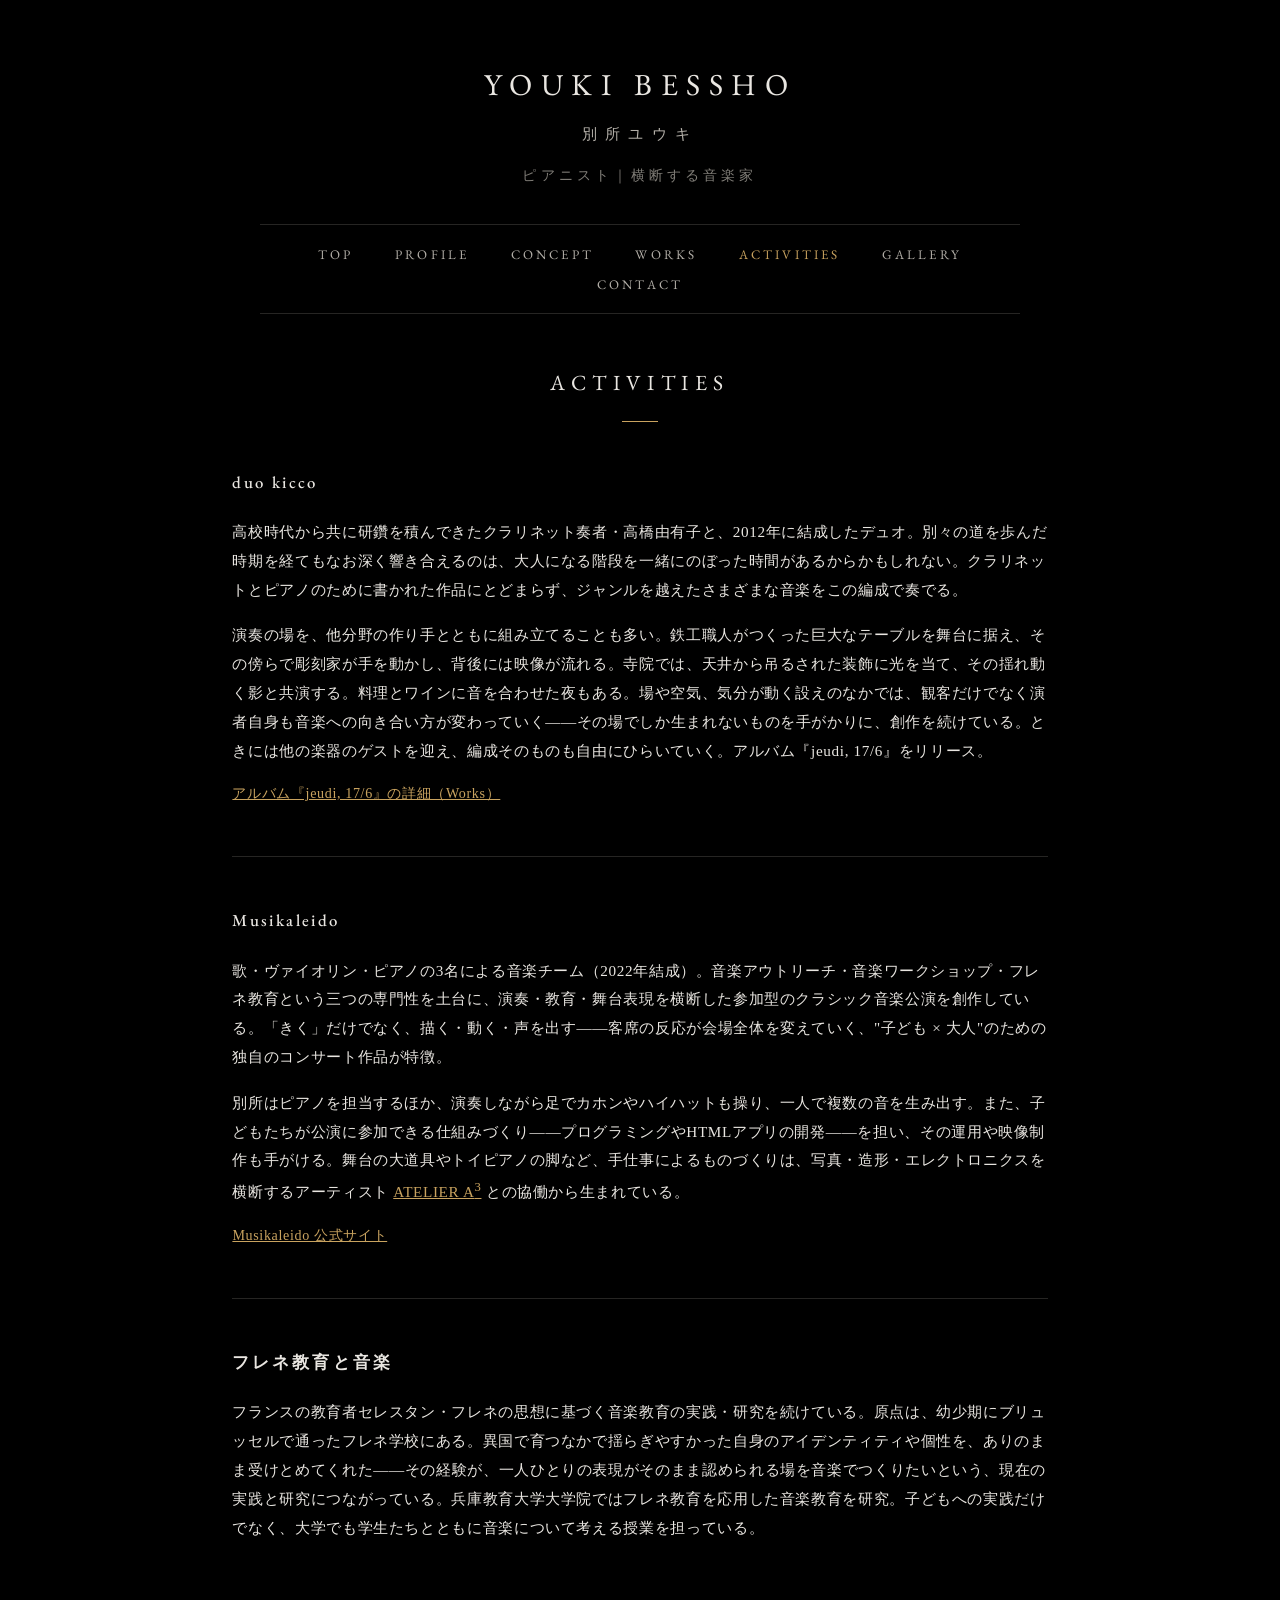
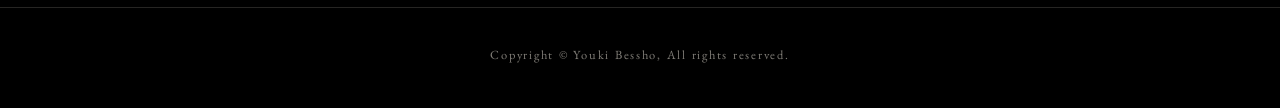
==== commit f0a0e099: "ATELIER A³表記に統一（Kai指定） 配偶者アーティストの表記を「atelier α³」（小文字・ギリシャ文字α）から 「ATELIER A³」（大文字・ラテン文字A）に全ページ変更。本人公式" ====
--- a/activities.html
+++ b/activities.html
@@ -55,7 +55,7 @@
   <section class="activity" id="musikaleido">
     <h2 class="latin">Musikaleido</h2>
     <p>歌・ヴァイオリン・ピアノの3名による音楽チーム（2022年結成）。音楽アウトリーチ・音楽ワークショップ・フレネ教育という三つの専門性を土台に、演奏・教育・舞台表現を横断した参加型のクラシック音楽公演を創作している。「きく」だけでなく、描く・動く・声を出す——客席の反応が会場全体を変えていく、"子ども × 大人"のための独自のコンサート作品が特徴。</p>
-    <p>別所はピアノを担当するほか、演奏しながら足でカホンやハイハットも操り、一人で複数の音を生み出す。また、子どもたちが公演に参加できる仕組みづくり——プログラミングやHTMLアプリの開発——を担い、その運用や映像制作も手がける。舞台の大道具やトイピアノの脚など、手仕事によるものづくりは、写真・造形・エレクトロニクスを横断するアーティスト <a href="https://atelier-a3.jp/" target="_blank" rel="noopener">atelier α<sup>3</sup></a> との協働から生まれている。</p>
+    <p>別所はピアノを担当するほか、演奏しながら足でカホンやハイハットも操り、一人で複数の音を生み出す。また、子どもたちが公演に参加できる仕組みづくり——プログラミングやHTMLアプリの開発——を担い、その運用や映像制作も手がける。舞台の大道具やトイピアノの脚など、手仕事によるものづくりは、写真・造形・エレクトロニクスを横断するアーティスト <a href="https://atelier-a3.jp/" target="_blank" rel="noopener">ATELIER A<sup>3</sup></a> との協働から生まれている。</p>
     <a class="ext" href="https://musikaleido.netlify.app/" target="_blank" rel="noopener">Musikaleido 公式サイト</a>
   </section>
 
